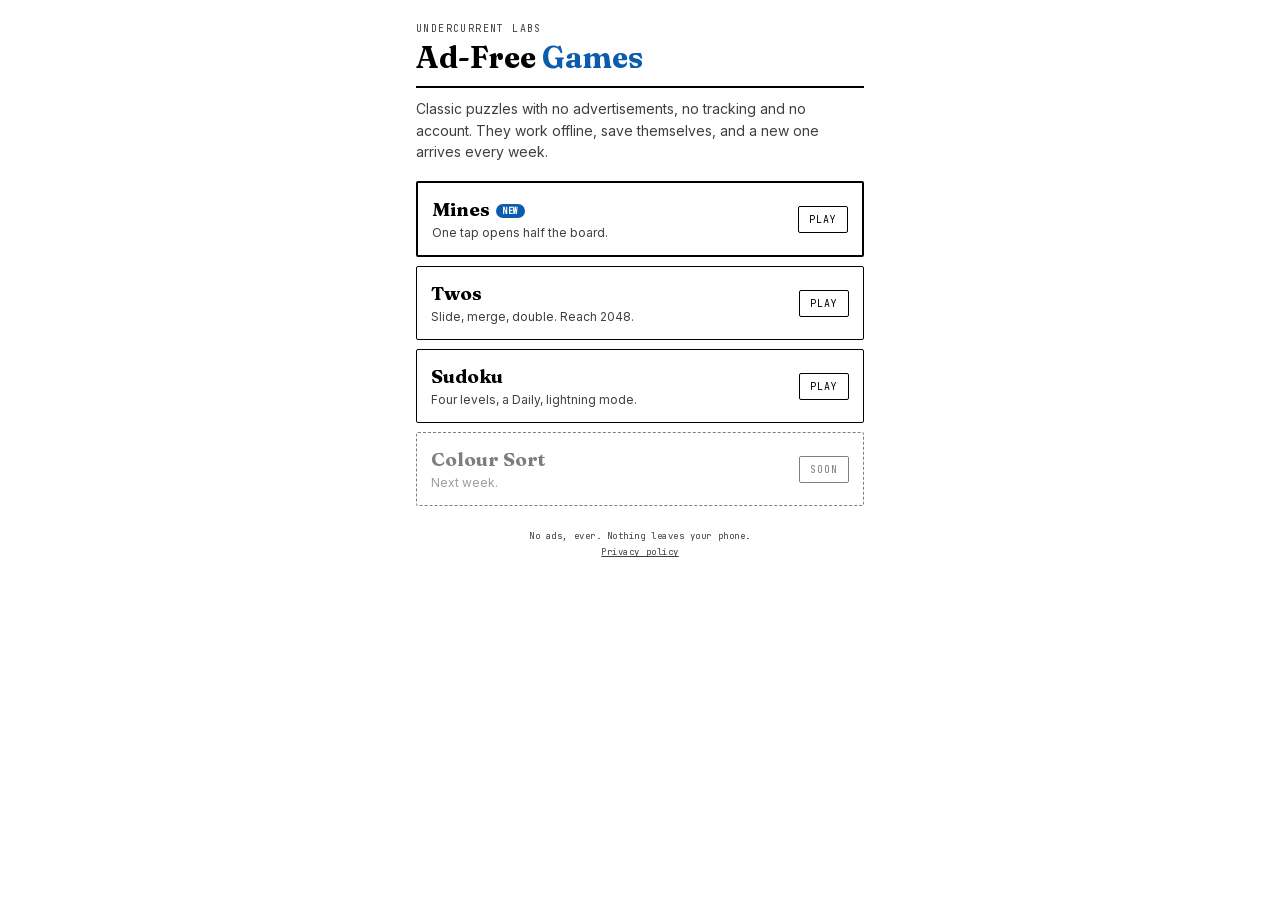
==== docs/index.html @ 4d5bc3ba "Ship: Ad Free Mines 1.0 and hub update Co-Authored-By: Claude Opus 5.5 <noreply@anthropic.com> Claud" ====
<!DOCTYPE html>
<html lang="en"><head><meta charset="UTF-8">
<meta name="viewport" content="width=device-width, initial-scale=1.0">
<title>Undercurrent Labs — Ad-Free Games</title>
<style>
@font-face{font-family:'Fraunces';src:url([data-uri]) format('woff2');font-weight:600 700;font-style:normal;font-display:block}
@font-face{font-family:'Inter';src:url([data-uri]) format('woff2');font-weight:400 700;font-style:normal;font-display:block}
@font-face{font-family:'JetBrains Mono';src:url([data-uri]) format('woff2');font-weight:400 500;font-style:normal;font-display:block}
</style>
<style>
:root{
  --cream:#FCFAF6; --ink:#22201A; --gold:#B08D3E; --gold-deep:#8C6D2C;
  --muted:#8A8578; --line:#E4DECF; --line-strong:#22201A;
  --sel:#F2EAD8; --peer:#F7F3E9; --same:#EADFC4; --err:#A63D2F; --err-bg:#F6E4E0;
  --ok:#4A6B4F; --cellbg:#FFFFFF; --radius:2px;
}
[data-theme="clear"]{
  --cream:#FFFFFF; --ink:#000000; --gold:#0B5CAD; --gold-deep:#084A8C;
  --muted:#3F3F3F; --line:#ABABAB; --sel:#CFE5FB; --peer:#EFF5FB; --same:#B4D6F6;
  --err:#C62828; --err-bg:#FBDCDC; --cellbg:#FFFFFF; --radius:2px;
}
[data-theme="night"]{
  --cream:#171612; --ink:#F2EFE7; --gold:#D2A94E; --gold-deep:#E4C06A;
  --muted:#9A947F; --line:#3A372E; --sel:#3A3320; --peer:#22201A; --same:#4A3E1E;
  --err:#E06552; --err-bg:#46231D; --cellbg:#211F1A; --radius:2px;
}
[data-theme="candy"]{
  --cream:#FFF6E5; --ink:#3D2B56; --gold:#F26B3A; --gold-deep:#D8541F;
  --muted:#8A7AA0; --line:#F0DBB2; --sel:#FFE3B3; --peer:#FFF0D6; --same:#FFD48A;
  --err:#E5484D; --err-bg:#FFE1E1; --cellbg:#FFFFFF; --radius:12px;
}
[data-theme="forest"]{
  --cream:#F2F6EF; --ink:#1E2A20; --gold:#3F6B45; --gold-deep:#2E5133;
  --muted:#6E7C6F; --line:#D3DFD1; --sel:#DCEBDA; --peer:#EDF3EB; --same:#C3DDC0;
  --err:#A63D2F; --err-bg:#F6E4E0; --cellbg:#FFFFFF; --radius:4px;
}
[data-theme="ocean"]{
  --cream:#F1F6FA; --ink:#12242E; --gold:#1C6E8C; --gold-deep:#14556E;
  --muted:#69808C; --line:#CFDFE8; --sel:#D8EBF4; --peer:#EAF3F8; --same:#B7DCEC;
  --err:#B3402F; --err-bg:#F8E3DE; --cellbg:#FFFFFF; --radius:4px;
}
[data-theme="rose"]{
  --cream:#FDF3F3; --ink:#2B1A1E; --gold:#A8455C; --gold-deep:#87344A;
  --muted:#8C7076; --line:#EBD5D8; --sel:#F8E1E6; --peer:#FCEFF1; --same:#F3C9D3;
  --err:#9E3B2F; --err-bg:#F8E2DE; --cellbg:#FFFFFF; --radius:8px;
}
html{background:var(--cream)} *{margin:0;padding:0;box-sizing:border-box}
body{background:var(--cream);color:var(--ink);font-family:'Inter',system-ui,sans-serif;display:flex;justify-content:center}
.hub{width:100%;max-width:480px;padding:22px 16px 40px}
.eyebrow{font-family:'JetBrains Mono',monospace;font-size:10px;letter-spacing:.14em;text-transform:uppercase;color:var(--muted)}
h1{font-family:'Fraunces',serif;font-weight:700;font-size:30px;line-height:1.1;margin:6px 0 10px;border-bottom:2px solid var(--ink);padding-bottom:12px}
h1 span{color:var(--gold)}
.lead{font-size:14px;line-height:1.55;color:var(--muted);margin-bottom:18px}
.game{display:flex;justify-content:space-between;align-items:center;gap:12px;border:1px solid var(--ink);background:var(--cellbg);border-radius:var(--radius);padding:14px;margin-bottom:9px;text-decoration:none;color:var(--ink)}
.game b{font-family:'Fraunces',serif;font-weight:700;font-size:19px;display:block}
.game small{font-size:12px;color:var(--muted)}
.game .go{font-family:'JetBrains Mono',monospace;font-size:10px;letter-spacing:.1em;text-transform:uppercase;border:1px solid var(--ink);padding:6px 10px;border-radius:var(--radius);white-space:nowrap}
.game.new{border-width:2px} .game.soon{opacity:.5;border-style:dashed;pointer-events:none}
.tag{font-family:'JetBrains Mono',monospace;font-size:8px;letter-spacing:.08em;background:var(--gold);color:#fff;border-radius:999px;padding:2px 6px;margin-left:6px;vertical-align:middle}
.foot{text-align:center;font-family:'JetBrains Mono',monospace;font-size:9px;letter-spacing:.06em;color:var(--muted);margin-top:22px;line-height:1.8}
.foot a{color:var(--muted)}
</style></head>
<body><div class="hub">
  <div class="eyebrow">Undercurrent Labs</div>
  <h1>Ad-Free <span>Games</span></h1>
  <p class="lead">Classic puzzles with no advertisements, no tracking and no account. They work offline, save themselves, and a new one arrives every week.</p>
  <div id="list"></div>
  <div class="foot">No ads, ever. Nothing leaves your phone.<br><a href="privacy/">Privacy policy</a></div>
</div>
<script>
/* One line per game. Newest first. status: "new" | "live" | "soon" */
const GAMES = [
  {name:"Mines",  blurb:"One tap opens half the board.",            url:"mines/",  status:"new"},
  {name:"Twos",   blurb:"Slide, merge, double. Reach 2048.",        url:"twos/",   status:"live"},
  {name:"Sudoku", blurb:"Four levels, a Daily, lightning mode.",    url:"../adfreesudoku/", status:"live"},
  {name:"Colour Sort", blurb:"Next week.",                          url:"#",       status:"soon"}
];
const FAMILY_HASH = "fc0b91ea84d8294bbaacbaf19726c66b726bd75bb28d8acf3cd7e9646d3e2efc";  /* SHA-256 of the family key; the key itself is not stored here */
function ulHash(s){const K=[],H=[1779033703,-1150833019,1013904242,-1521486534,1359893119,-1694144372,528734635,1541459225];
for(let n=2,c=0;c<64;n++){let p=1;for(let d=2;d*d<=n;d++)if(n%d===0){p=0;break}if(p)K[c++]=(Math.pow(n,1/3)%1)*4294967296|0}
const b=unescape(encodeURIComponent(s)),l=b.length,w=[];for(let i=0;i<l;i++)w[i>>2]|=b.charCodeAt(i)<<(24-(i%4)*8);
w[l>>2]|=0x80<<(24-(l%4)*8);w[((l+8>>6)+1)*16-1]=l*8;
for(let j=0;j<w.length;j+=16){const W=[],a=H.slice();for(let i=0;i<64;i++){if(i<16)W[i]=w[j+i]|0;else{const x=W[i-15],y=W[i-2];
W[i]=(((x>>>7|x<<25)^(x>>>18|x<<14)^x>>>3)+W[i-7]+((y>>>17|y<<15)^(y>>>19|y<<13)^y>>>10)+W[i-16])|0}
const e=a[4],t1=a[7]+((e>>>6|e<<26)^(e>>>11|e<<21)^(e>>>25|e<<7))+((e&a[5])^(~e&a[6]))+K[i]+W[i],o=a[0],
t2=((o>>>2|o<<30)^(o>>>13|o<<19)^(o>>>22|o<<10))+((o&a[1])^(o&a[2])^(a[1]&a[2]));a.pop();a.unshift((t1+t2)|0);a[4]=(a[4]+t1)|0}
for(let i=0;i<8;i++)H[i]=(H[i]+a[i])|0}return H.map(h=>(h>>>0).toString(16).padStart(8,"0")).join("")}
let key = "";
try{ const k = new URLSearchParams(location.search).get("k"); if(k && ulHash(k)===FAMILY_HASH){ key = "?k="+k; localStorage.setItem("ul_pro","true"); }
     document.documentElement.setAttribute("data-theme", JSON.parse(localStorage.getItem("ul_theme")||localStorage.getItem("sdk_theme2")||'"clear"')); }catch(e){ document.documentElement.setAttribute("data-theme","clear"); }
document.getElementById("list").innerHTML = GAMES.map(g =>
  '<a class="game '+g.status+'" href="'+g.url+(g.status==="soon"?"":key)+'"><span><b>'+g.name+(g.status==="new"?'<span class="tag">NEW</span>':'')+'</b><small>'+g.blurb+'</small></span>'+
  '<span class="go">'+(g.status==="soon"?"Soon":"Play")+'</span></a>').join("");
</script></body></html>
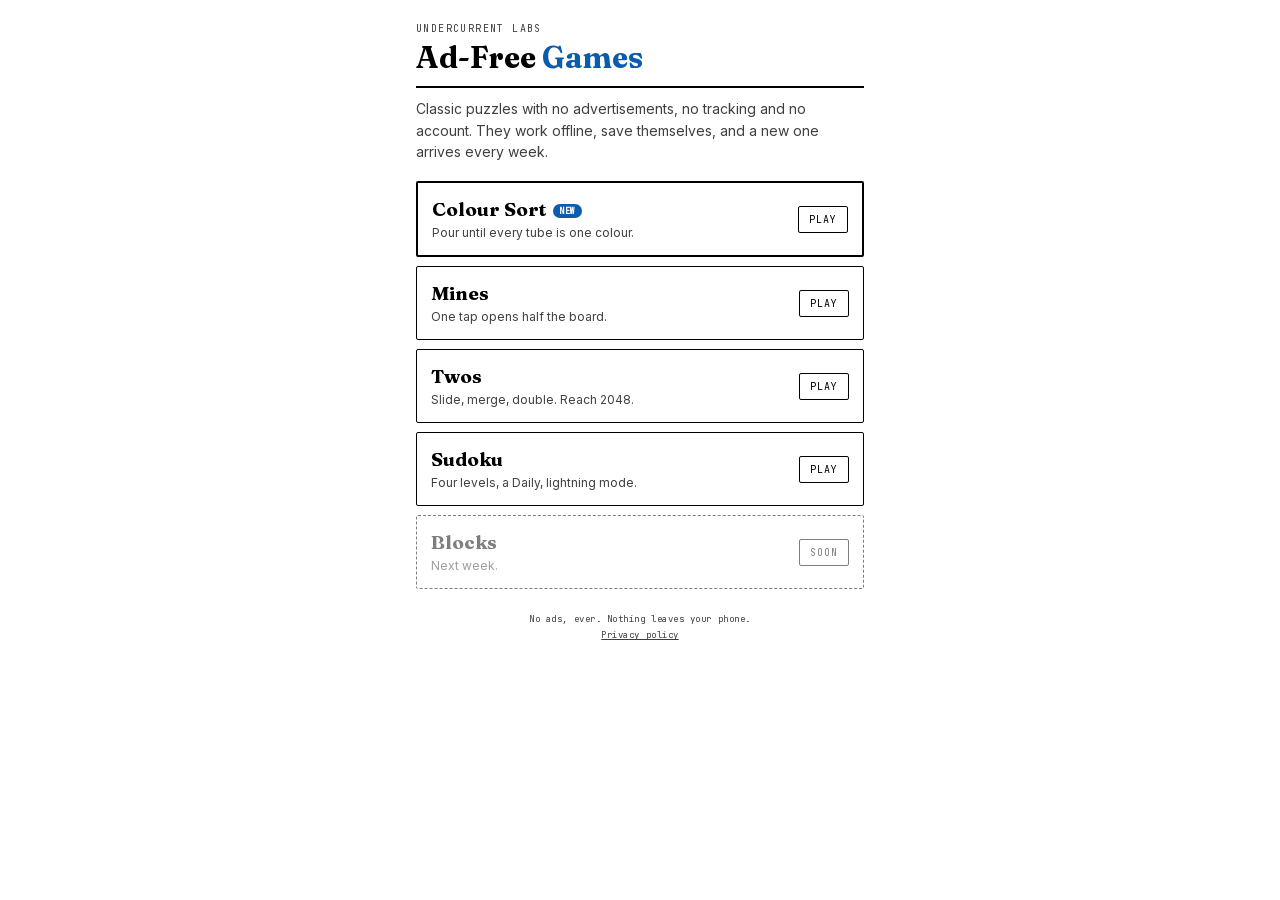
==== commit fc33db12: "Ship Ad Free Colour Sort 1.0; hub: Colour Sort new, Mines live, Blocks soon Co-Authored-By: Claude O" ====
--- a/docs/index.html
+++ b/docs/index.html
@@ -70,10 +70,11 @@
 <script>
 /* One line per game. Newest first. status: "new" | "live" | "soon" */
 const GAMES = [
-  {name:"Mines",  blurb:"One tap opens half the board.",            url:"mines/",  status:"new"},
+  {name:"Colour Sort", blurb:"Pour until every tube is one colour.",  url:"sort/",   status:"new"},
+  {name:"Mines",  blurb:"One tap opens half the board.",            url:"mines/",  status:"live"},
   {name:"Twos",   blurb:"Slide, merge, double. Reach 2048.",        url:"twos/",   status:"live"},
   {name:"Sudoku", blurb:"Four levels, a Daily, lightning mode.",    url:"../adfreesudoku/", status:"live"},
-  {name:"Colour Sort", blurb:"Next week.",                          url:"#",       status:"soon"}
+  {name:"Blocks", blurb:"Next week.",                               url:"#",       status:"soon"}
 ];
 const FAMILY_HASH = "fc0b91ea84d8294bbaacbaf19726c66b726bd75bb28d8acf3cd7e9646d3e2efc";  /* SHA-256 of the family key; the key itself is not stored here */
 function ulHash(s){const K=[],H=[1779033703,-1150833019,1013904242,-1521486534,1359893119,-1694144372,528734635,1541459225];
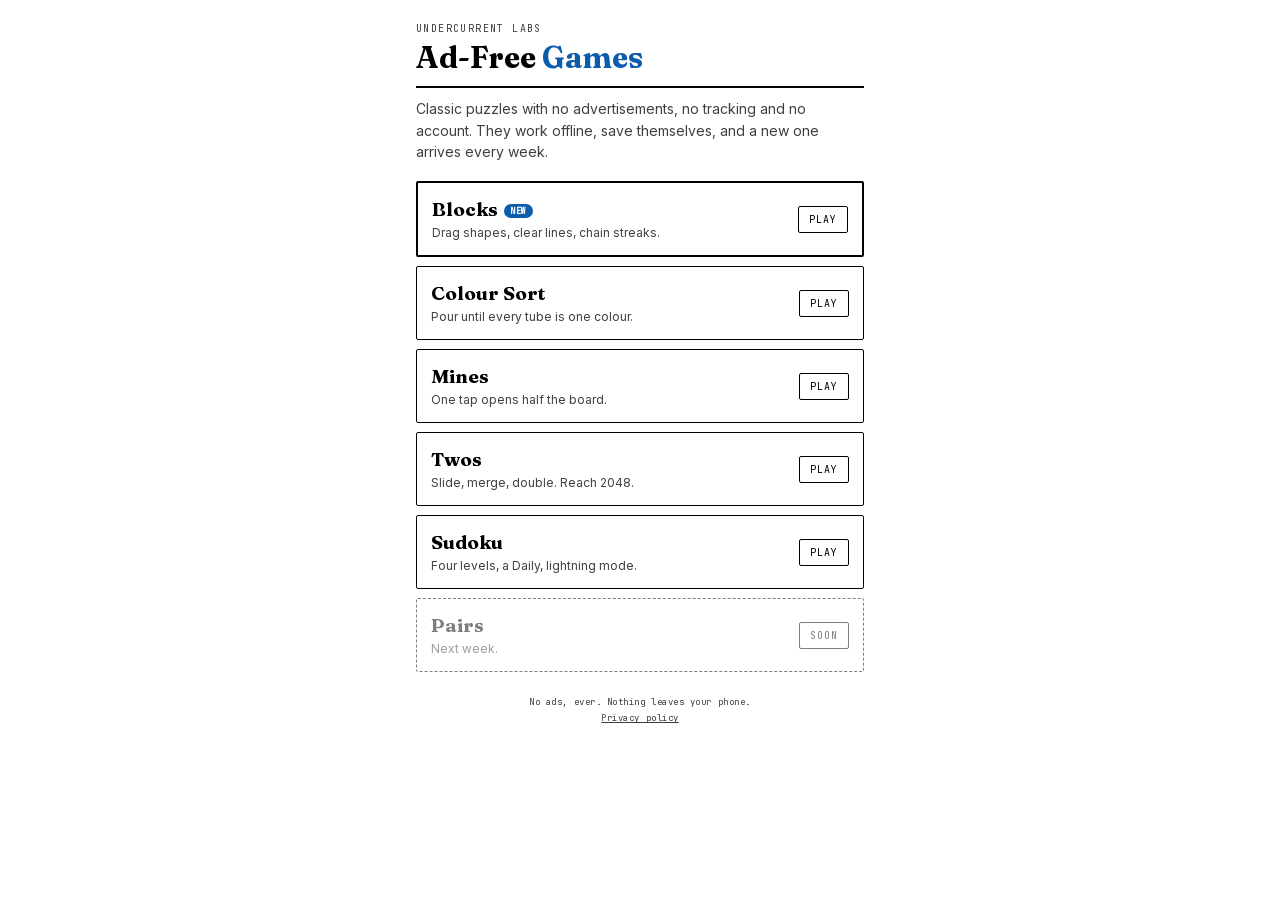
==== commit ce7873e4: "Ship: Ad Free Blocks 1.0, Colour Sort 1.3, hub update Co-Authored-By: Claude Opus 5.5 <noreply@anthr" ====
--- a/docs/index.html
+++ b/docs/index.html
@@ -70,11 +70,12 @@
 <script>
 /* One line per game. Newest first. status: "new" | "live" | "soon" */
 const GAMES = [
-  {name:"Colour Sort", blurb:"Pour until every tube is one colour.",  url:"sort/",   status:"new"},
+  {name:"Blocks", blurb:"Drag shapes, clear lines, chain streaks.", url:"blocks/",  status:"new"},
+  {name:"Colour Sort", blurb:"Pour until every tube is one colour.",  url:"sort/",   status:"live"},
   {name:"Mines",  blurb:"One tap opens half the board.",            url:"mines/",  status:"live"},
   {name:"Twos",   blurb:"Slide, merge, double. Reach 2048.",        url:"twos/",   status:"live"},
   {name:"Sudoku", blurb:"Four levels, a Daily, lightning mode.",    url:"../adfreesudoku/", status:"live"},
-  {name:"Blocks", blurb:"Next week.",                               url:"#",       status:"soon"}
+  {name:"Pairs",  blurb:"Next week.",                               url:"#",       status:"soon"}
 ];
 const FAMILY_HASH = "fc0b91ea84d8294bbaacbaf19726c66b726bd75bb28d8acf3cd7e9646d3e2efc";  /* SHA-256 of the family key; the key itself is not stored here */
 function ulHash(s){const K=[],H=[1779033703,-1150833019,1013904242,-1521486534,1359893119,-1694144372,528734635,1541459225];
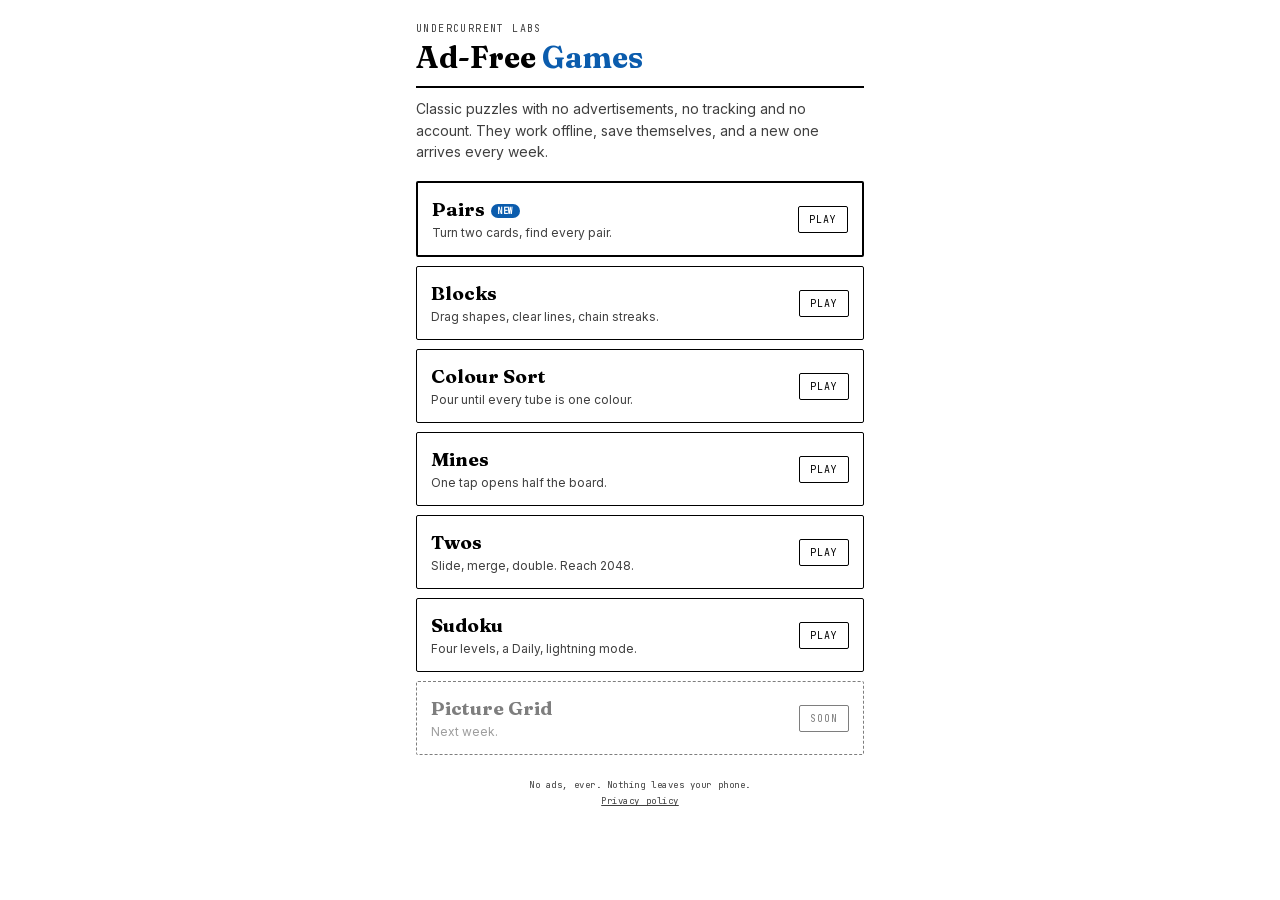
==== commit 1f80a014: "Ship Ad Free Pairs 1.0; hub: Pairs new, Blocks live, Picture Grid soon Co-Authored-By: Claude Opus 5" ====
--- a/docs/index.html
+++ b/docs/index.html
@@ -70,12 +70,13 @@
 <script>
 /* One line per game. Newest first. status: "new" | "live" | "soon" */
 const GAMES = [
-  {name:"Blocks", blurb:"Drag shapes, clear lines, chain streaks.", url:"blocks/",  status:"new"},
+  {name:"Pairs",  blurb:"Turn two cards, find every pair.",         url:"pairs/",  status:"new"},
+  {name:"Blocks", blurb:"Drag shapes, clear lines, chain streaks.", url:"blocks/",  status:"live"},
   {name:"Colour Sort", blurb:"Pour until every tube is one colour.",  url:"sort/",   status:"live"},
   {name:"Mines",  blurb:"One tap opens half the board.",            url:"mines/",  status:"live"},
   {name:"Twos",   blurb:"Slide, merge, double. Reach 2048.",        url:"twos/",   status:"live"},
   {name:"Sudoku", blurb:"Four levels, a Daily, lightning mode.",    url:"../adfreesudoku/", status:"live"},
-  {name:"Pairs",  blurb:"Next week.",                               url:"#",       status:"soon"}
+  {name:"Picture Grid", blurb:"Next week.",                         url:"#",       status:"soon"}
 ];
 const FAMILY_HASH = "fc0b91ea84d8294bbaacbaf19726c66b726bd75bb28d8acf3cd7e9646d3e2efc";  /* SHA-256 of the family key; the key itself is not stored here */
 function ulHash(s){const K=[],H=[1779033703,-1150833019,1013904242,-1521486534,1359893119,-1694144372,528734635,1541459225];
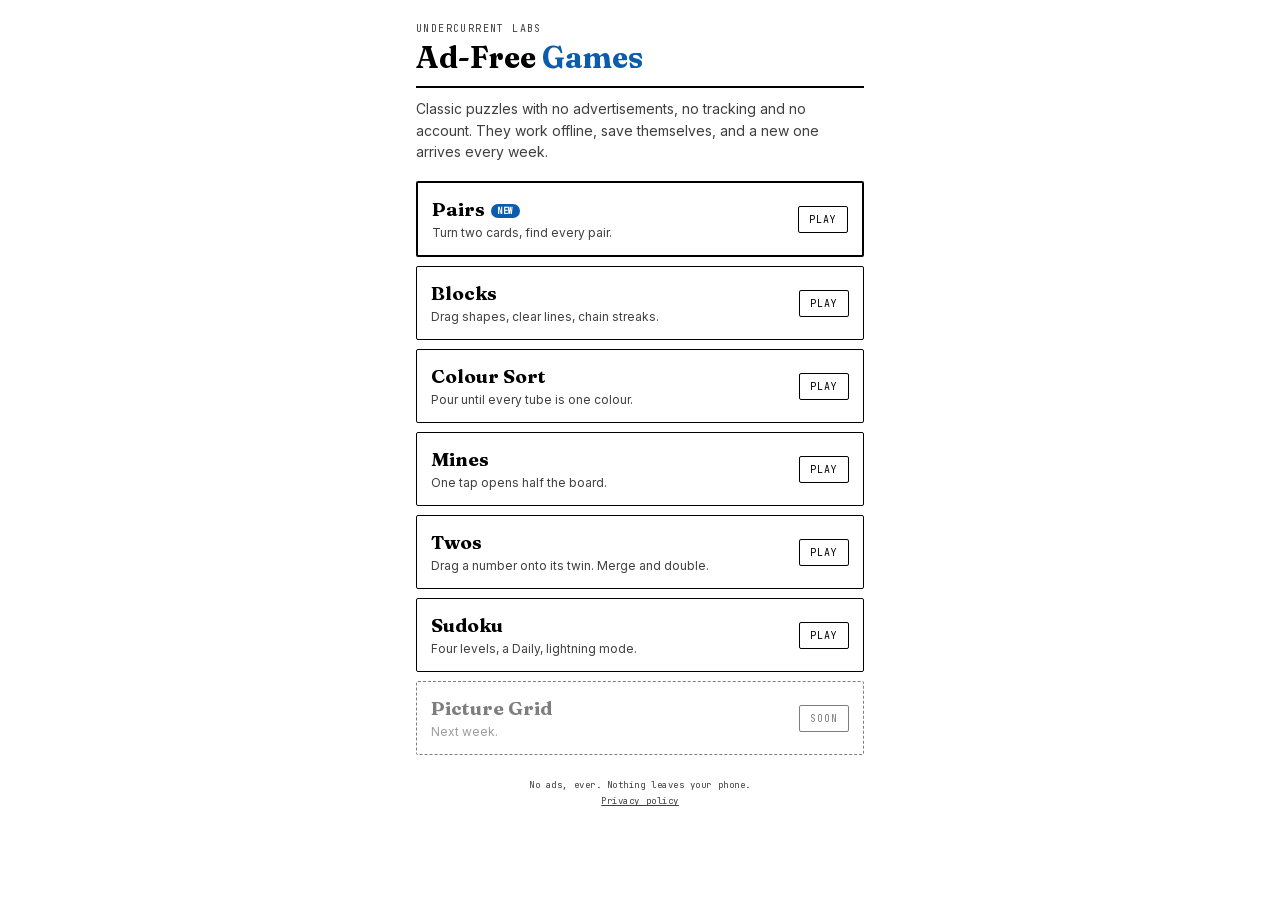
==== commit 725c1a5f: "Ship Twos 2.0 (drag onto a twin); hub blurb updated Co-Authored-By: Claude Opus 5.5 <noreply@anthrop" ====
--- a/docs/index.html
+++ b/docs/index.html
@@ -74,7 +74,7 @@
   {name:"Blocks", blurb:"Drag shapes, clear lines, chain streaks.", url:"blocks/",  status:"live"},
   {name:"Colour Sort", blurb:"Pour until every tube is one colour.",  url:"sort/",   status:"live"},
   {name:"Mines",  blurb:"One tap opens half the board.",            url:"mines/",  status:"live"},
-  {name:"Twos",   blurb:"Slide, merge, double. Reach 2048.",        url:"twos/",   status:"live"},
+  {name:"Twos",   blurb:"Drag a number onto its twin. Merge and double.", url:"twos/", status:"live"},
   {name:"Sudoku", blurb:"Four levels, a Daily, lightning mode.",    url:"../adfreesudoku/", status:"live"},
   {name:"Picture Grid", blurb:"Next week.",                         url:"#",       status:"soon"}
 ];
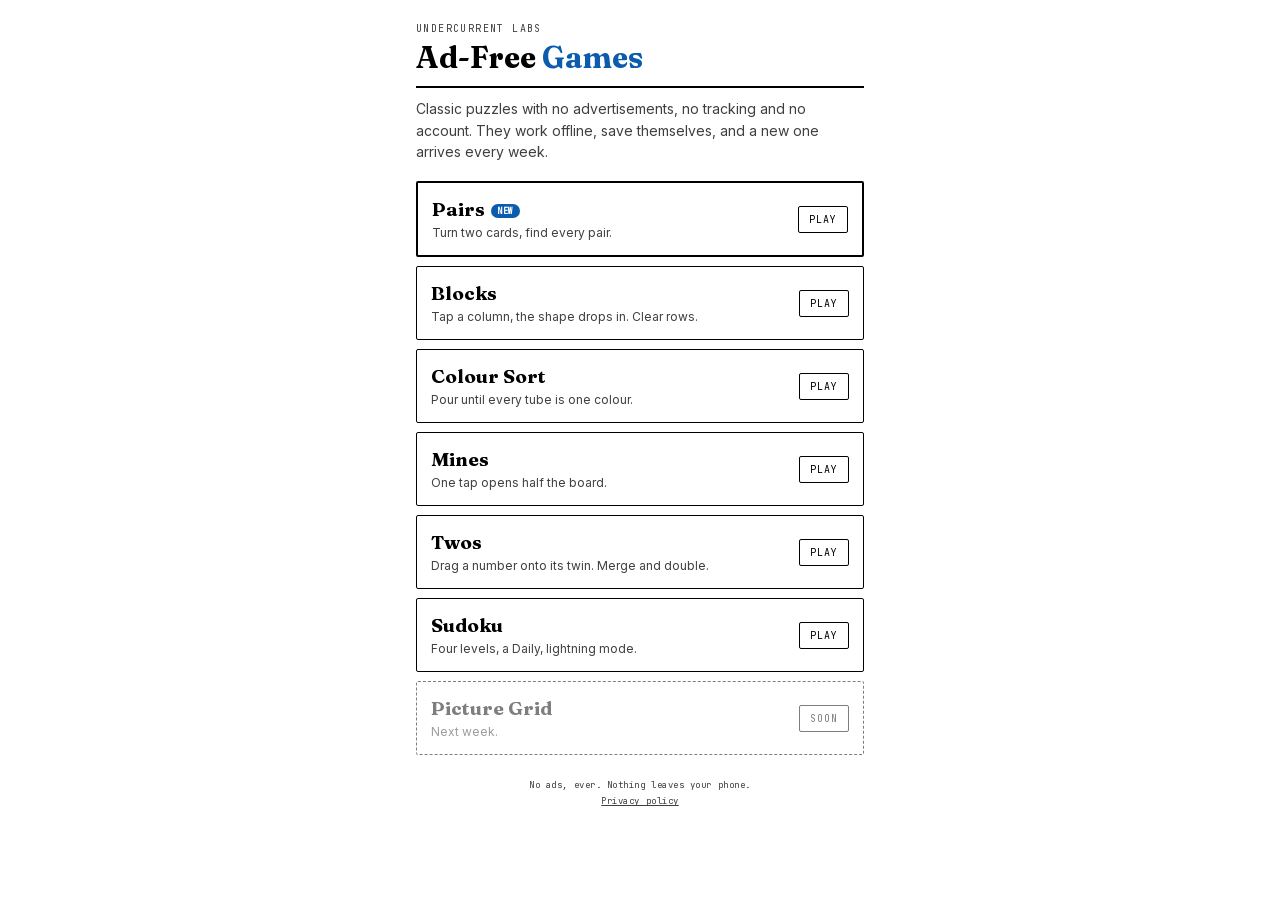
==== commit 1f74b63c: "Ship: Blocks 2.0, privacy policy with the opt-in Sudoku leaderboard Co-Authored-By: Claude Opus 5.5 " ====
--- a/docs/index.html
+++ b/docs/index.html
@@ -71,7 +71,7 @@
 /* One line per game. Newest first. status: "new" | "live" | "soon" */
 const GAMES = [
   {name:"Pairs",  blurb:"Turn two cards, find every pair.",         url:"pairs/",  status:"new"},
-  {name:"Blocks", blurb:"Drag shapes, clear lines, chain streaks.", url:"blocks/",  status:"live"},
+  {name:"Blocks", blurb:"Tap a column, the shape drops in. Clear rows.", url:"blocks/", status:"live"},
   {name:"Colour Sort", blurb:"Pour until every tube is one colour.",  url:"sort/",   status:"live"},
   {name:"Mines",  blurb:"One tap opens half the board.",            url:"mines/",  status:"live"},
   {name:"Twos",   blurb:"Drag a number onto its twin. Merge and double.", url:"twos/", status:"live"},
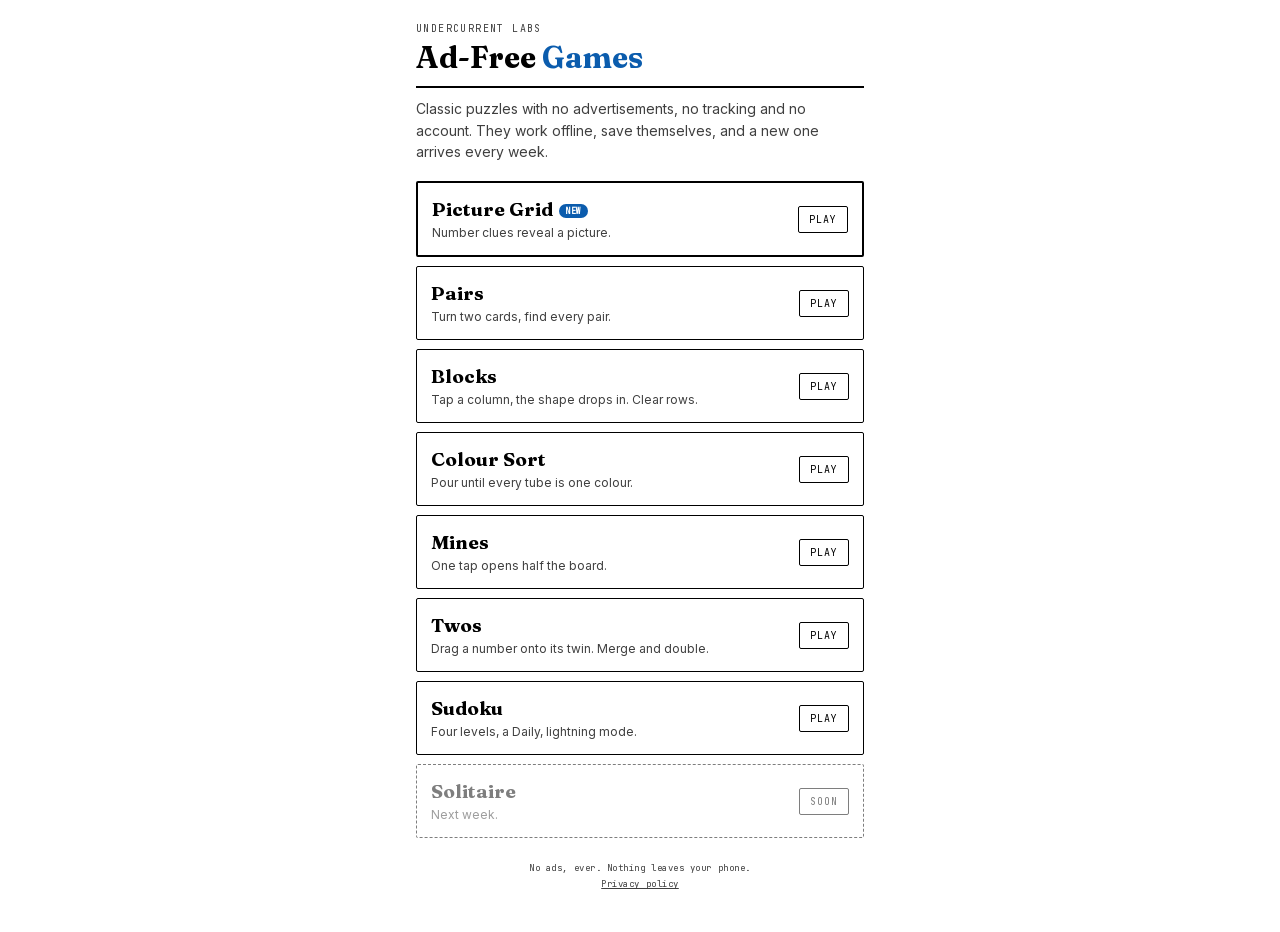
==== commit 870d2487: "Ship: Ad Free Picture Grid 1.0 and hub update Co-Authored-By: Claude Opus 5.5 <noreply@anthropic.com" ====
--- a/docs/index.html
+++ b/docs/index.html
@@ -70,13 +70,14 @@
 <script>
 /* One line per game. Newest first. status: "new" | "live" | "soon" */
 const GAMES = [
-  {name:"Pairs",  blurb:"Turn two cards, find every pair.",         url:"pairs/",  status:"new"},
+  {name:"Picture Grid", blurb:"Number clues reveal a picture.",     url:"grid/",   status:"new"},
+  {name:"Pairs",  blurb:"Turn two cards, find every pair.",         url:"pairs/",  status:"live"},
   {name:"Blocks", blurb:"Tap a column, the shape drops in. Clear rows.", url:"blocks/", status:"live"},
   {name:"Colour Sort", blurb:"Pour until every tube is one colour.",  url:"sort/",   status:"live"},
   {name:"Mines",  blurb:"One tap opens half the board.",            url:"mines/",  status:"live"},
   {name:"Twos",   blurb:"Drag a number onto its twin. Merge and double.", url:"twos/", status:"live"},
   {name:"Sudoku", blurb:"Four levels, a Daily, lightning mode.",    url:"../adfreesudoku/", status:"live"},
-  {name:"Picture Grid", blurb:"Next week.",                         url:"#",       status:"soon"}
+  {name:"Solitaire", blurb:"Next week.",                            url:"#",       status:"soon"}
 ];
 const FAMILY_HASH = "fc0b91ea84d8294bbaacbaf19726c66b726bd75bb28d8acf3cd7e9646d3e2efc";  /* SHA-256 of the family key; the key itself is not stored here */
 function ulHash(s){const K=[],H=[1779033703,-1150833019,1013904242,-1521486534,1359893119,-1694144372,528734635,1541459225];
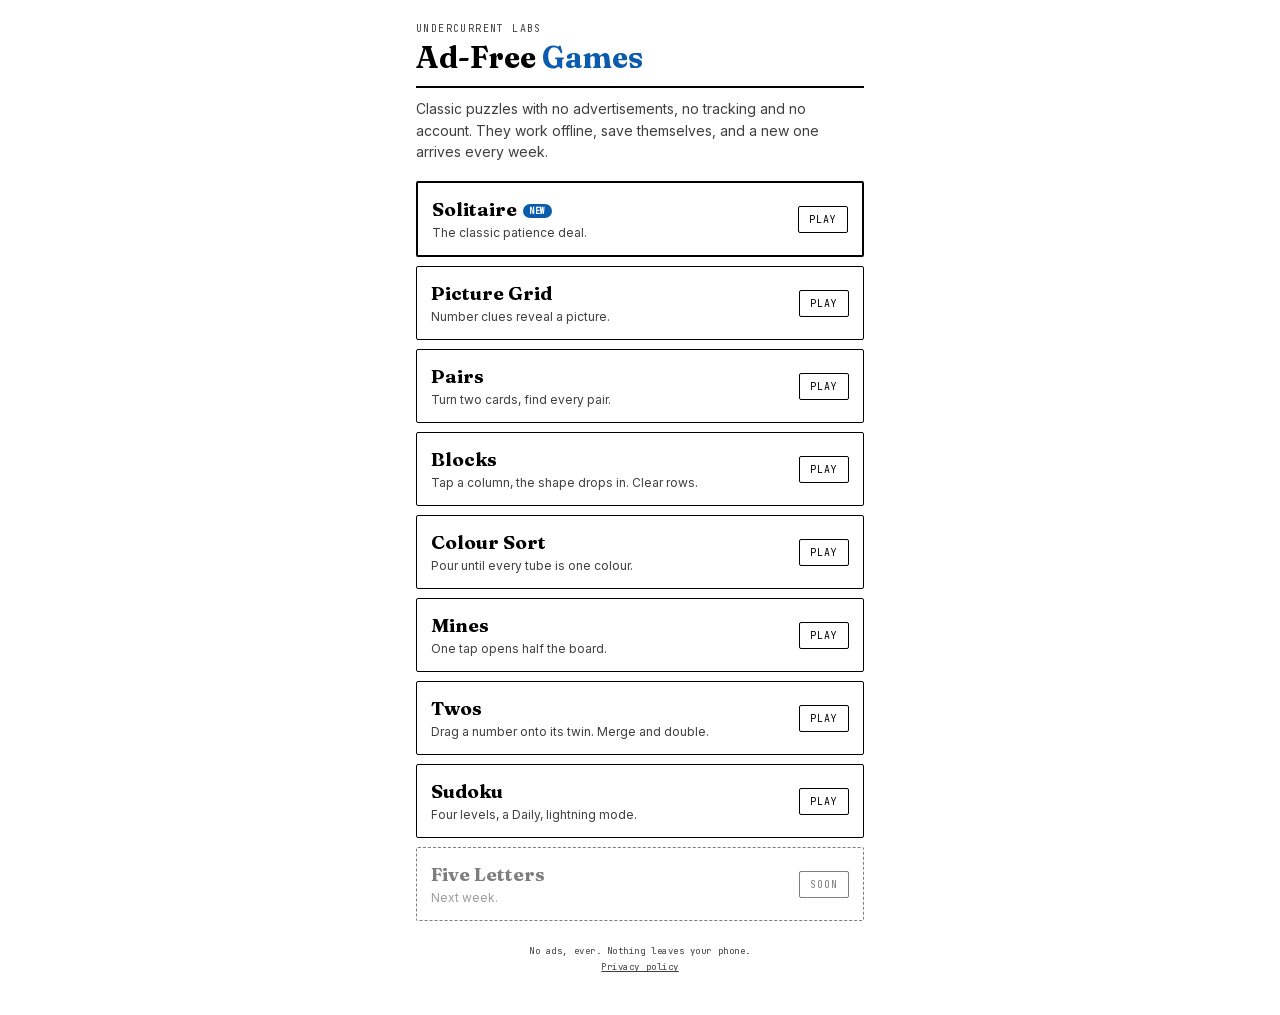
==== commit 7f25c944: "Ship Ad Free Solitaire 1.0; hub: Solitaire new, Picture Grid live, Five Letters soon Co-Authored-By:" ====
--- a/docs/index.html
+++ b/docs/index.html
@@ -70,14 +70,15 @@
 <script>
 /* One line per game. Newest first. status: "new" | "live" | "soon" */
 const GAMES = [
-  {name:"Picture Grid", blurb:"Number clues reveal a picture.",     url:"grid/",   status:"new"},
+  {name:"Solitaire", blurb:"The classic patience deal.",            url:"solitaire/", status:"new"},
+  {name:"Picture Grid", blurb:"Number clues reveal a picture.",     url:"grid/",   status:"live"},
   {name:"Pairs",  blurb:"Turn two cards, find every pair.",         url:"pairs/",  status:"live"},
   {name:"Blocks", blurb:"Tap a column, the shape drops in. Clear rows.", url:"blocks/", status:"live"},
   {name:"Colour Sort", blurb:"Pour until every tube is one colour.",  url:"sort/",   status:"live"},
   {name:"Mines",  blurb:"One tap opens half the board.",            url:"mines/",  status:"live"},
   {name:"Twos",   blurb:"Drag a number onto its twin. Merge and double.", url:"twos/", status:"live"},
   {name:"Sudoku", blurb:"Four levels, a Daily, lightning mode.",    url:"../adfreesudoku/", status:"live"},
-  {name:"Solitaire", blurb:"Next week.",                            url:"#",       status:"soon"}
+  {name:"Five Letters", blurb:"Next week.",                         url:"#",       status:"soon"}
 ];
 const FAMILY_HASH = "fc0b91ea84d8294bbaacbaf19726c66b726bd75bb28d8acf3cd7e9646d3e2efc";  /* SHA-256 of the family key; the key itself is not stored here */
 function ulHash(s){const K=[],H=[1779033703,-1150833019,1013904242,-1521486534,1359893119,-1694144372,528734635,1541459225];
